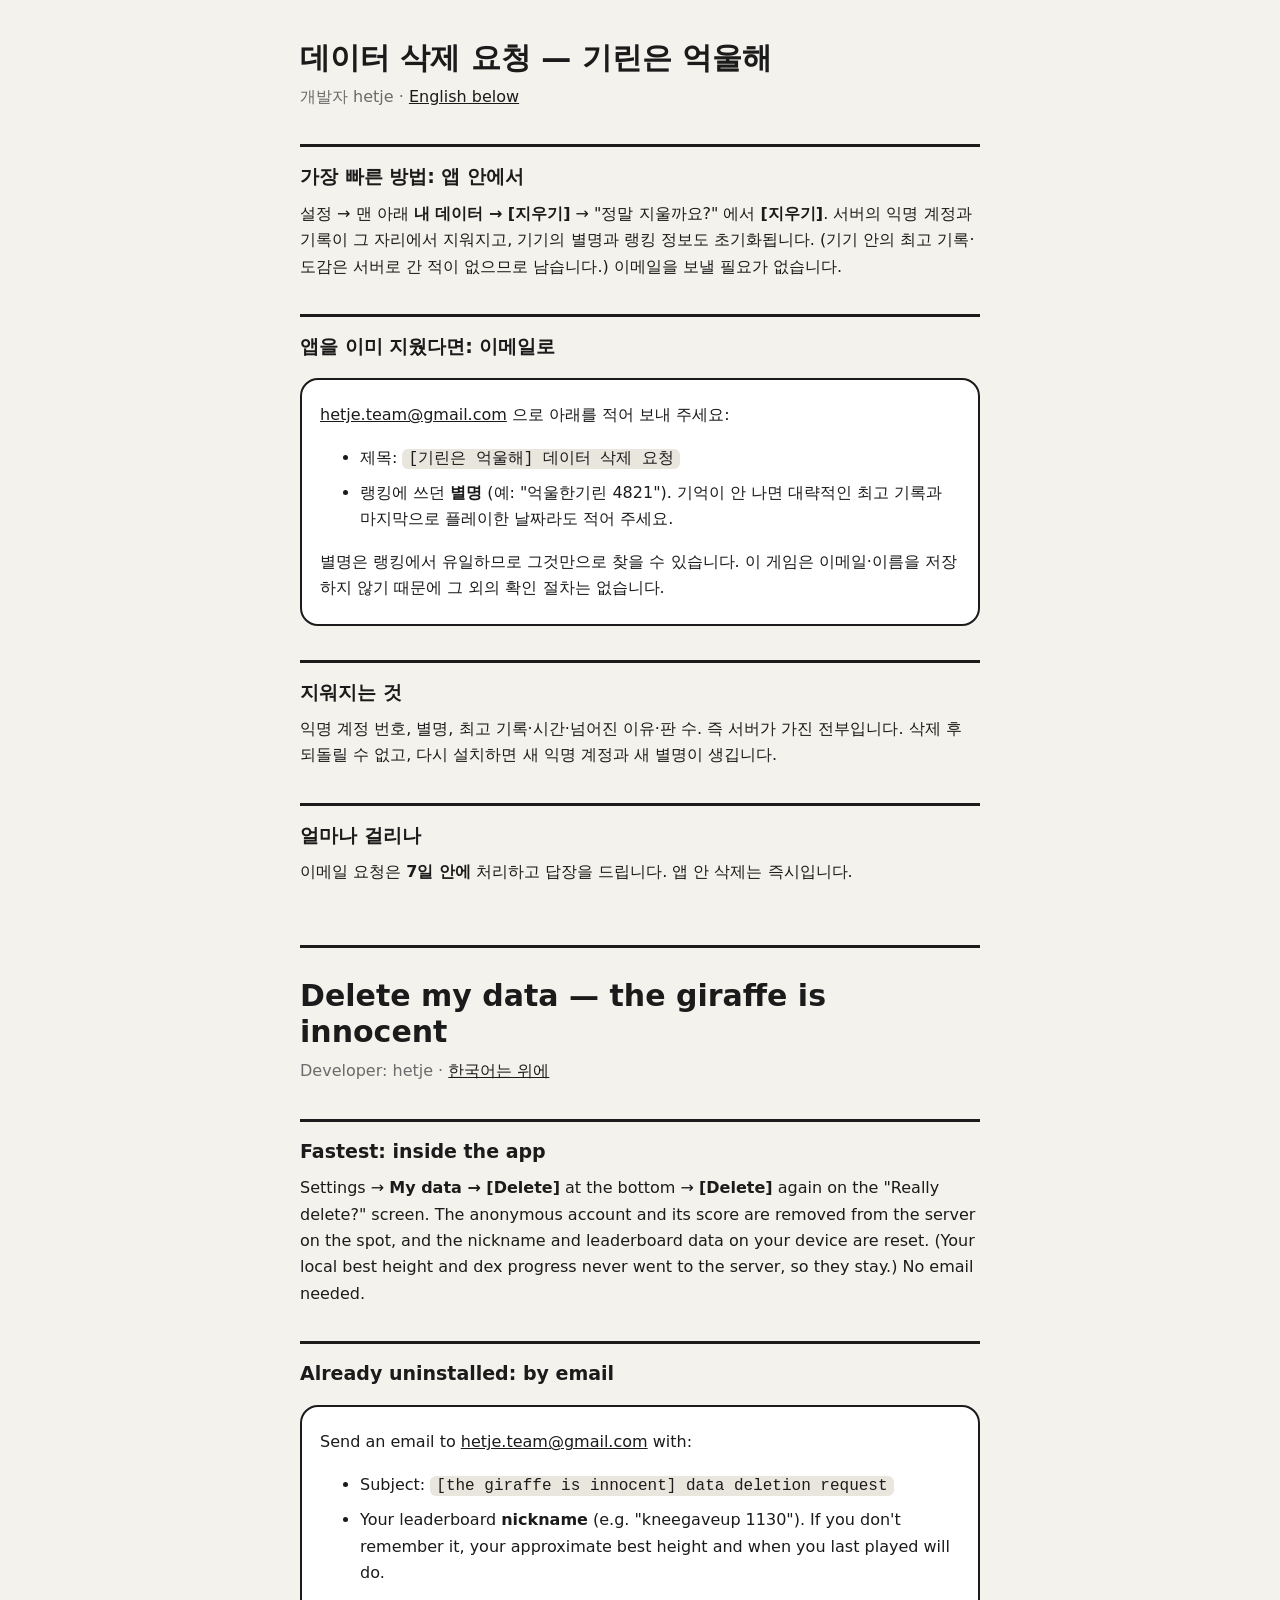
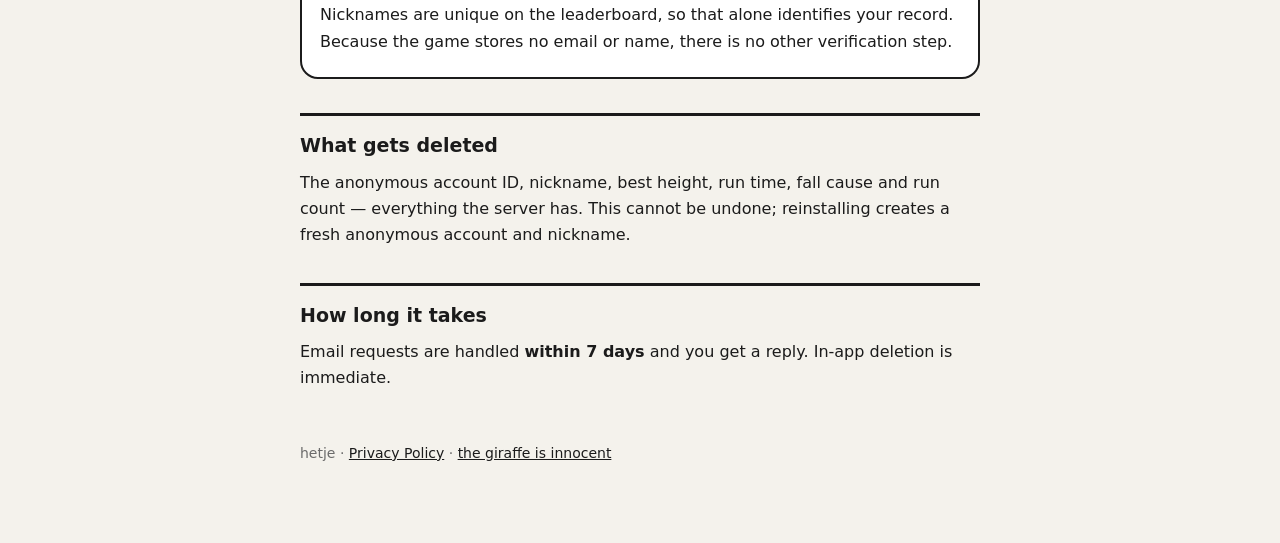
==== growleg/delete.html @ 600aefa6 "growleg: privacy policy, data deletion, support page (ko/en)" ====
<!doctype html><html lang="ko"><head><meta charset="utf-8"><meta name="viewport" content="width=device-width,initial-scale=1">
<title>기린은 억울해 · 데이터 삭제 요청 / Delete my data</title>
<link rel="stylesheet" href="style.css"></head><body><main>

<h1 id="ko">데이터 삭제 요청 — 기린은 억울해</h1>
<p class="muted">개발자 hetje · <a href="#en">English below</a></p>

<h2>가장 빠른 방법: 앱 안에서</h2>
<p>설정 → 맨 아래 <b>내 데이터 → [지우기]</b> → "정말 지울까요?" 에서 <b>[지우기]</b>. 서버의 익명 계정과 기록이 그 자리에서 지워지고, 기기의 별명과 랭킹 정보도 초기화됩니다. (기기 안의 최고 기록·도감은 서버로 간 적이 없으므로 남습니다.) 이메일을 보낼 필요가 없습니다.</p>

<h2>앱을 이미 지웠다면: 이메일로</h2>
<div class="box">
<p><a href="mailto:hetje.team@gmail.com?subject=%5B%EA%B8%B0%EB%A6%B0%EC%9D%80%20%EC%96%B5%EC%9A%B8%ED%95%B4%5D%20%EB%8D%B0%EC%9D%B4%ED%84%B0%20%EC%82%AD%EC%A0%9C%20%EC%9A%94%EC%B2%AD">hetje.team@gmail.com</a> 으로 아래를 적어 보내 주세요:</p>
<ul>
<li>제목: <code>[기린은 억울해] 데이터 삭제 요청</code></li>
<li>랭킹에 쓰던 <b>별명</b> (예: "억울한기린 4821"). 기억이 안 나면 대략적인 최고 기록과 마지막으로 플레이한 날짜라도 적어 주세요.</li>
</ul>
<p>별명은 랭킹에서 유일하므로 그것만으로 찾을 수 있습니다. 이 게임은 이메일·이름을 저장하지 않기 때문에 그 외의 확인 절차는 없습니다.</p>
</div>

<h2>지워지는 것</h2>
<p>익명 계정 번호, 별명, 최고 기록·시간·넘어진 이유·판 수. 즉 서버가 가진 전부입니다. 삭제 후 되돌릴 수 없고, 다시 설치하면 새 익명 계정과 새 별명이 생깁니다.</p>

<h2>얼마나 걸리나</h2>
<p>이메일 요청은 <b>7일 안에</b> 처리하고 답장을 드립니다. 앱 안 삭제는 즉시입니다.</p>

<hr style="border:0;border-top:3px solid #1b1b1b;margin:60px 0 30px">

<h1 id="en">Delete my data — the giraffe is innocent</h1>
<p class="muted">Developer: hetje · <a href="#ko">한국어는 위에</a></p>

<h2>Fastest: inside the app</h2>
<p>Settings → <b>My data → [Delete]</b> at the bottom → <b>[Delete]</b> again on the "Really delete?" screen. The anonymous account and its score are removed from the server on the spot, and the nickname and leaderboard data on your device are reset. (Your local best height and dex progress never went to the server, so they stay.) No email needed.</p>

<h2>Already uninstalled: by email</h2>
<div class="box">
<p>Send an email to <a href="mailto:hetje.team@gmail.com?subject=%5Bthe%20giraffe%20is%20innocent%5D%20data%20deletion%20request">hetje.team@gmail.com</a> with:</p>
<ul>
<li>Subject: <code>[the giraffe is innocent] data deletion request</code></li>
<li>Your leaderboard <b>nickname</b> (e.g. "kneegaveup 1130"). If you don't remember it, your approximate best height and when you last played will do.</li>
</ul>
<p>Nicknames are unique on the leaderboard, so that alone identifies your record. Because the game stores no email or name, there is no other verification step.</p>
</div>

<h2>What gets deleted</h2>
<p>The anonymous account ID, nickname, best height, run time, fall cause and run count — everything the server has. This cannot be undone; reinstalling creates a fresh anonymous account and nickname.</p>

<h2>How long it takes</h2>
<p>Email requests are handled <b>within 7 days</b> and you get a reply. In-app deletion is immediate.</p>

<footer>hetje · <a href="privacy.html">Privacy Policy</a> · <a href="index.html">the giraffe is innocent</a></footer>
</main></body></html>
---- growleg/style.css ----
:root{color-scheme:light;--ink:#1b1b1b;--paper:#f4f2ec;--grey:#6b6b6b}
body{margin:0;background:var(--paper);color:var(--ink);font:16px/1.65 -apple-system,"Apple SD Gothic Neo","Noto Sans KR",system-ui,sans-serif}
main{max-width:680px;margin:0 auto;padding:40px 22px 80px}
h1{font-size:30px;line-height:1.2;margin:0 0 6px}
h2{font-size:19px;margin:34px 0 8px;padding-top:14px;border-top:3px solid var(--ink)}
p,li{margin:8px 0}small,.muted{color:var(--grey)}
a{color:var(--ink)}
.lang{display:flex;gap:8px;margin:14px 0 26px}
.lang a{border:2.5px solid var(--ink);border-radius:999px;padding:6px 16px;text-decoration:none;font-weight:600;background:#fff}
.lang a.on{background:var(--ink);color:#fff}
table{border-collapse:collapse;width:100%;margin:10px 0}
td,th{border-bottom:1.5px solid #cfcbc2;padding:8px 6px;text-align:left;vertical-align:top}
th{font-weight:700}
code{background:#e9e6de;padding:1px 6px;border-radius:6px}
.box{border:2.5px solid var(--ink);border-radius:18px;padding:14px 18px;margin:16px 0;background:#fff}
footer{margin-top:50px;color:var(--grey);font-size:14px}
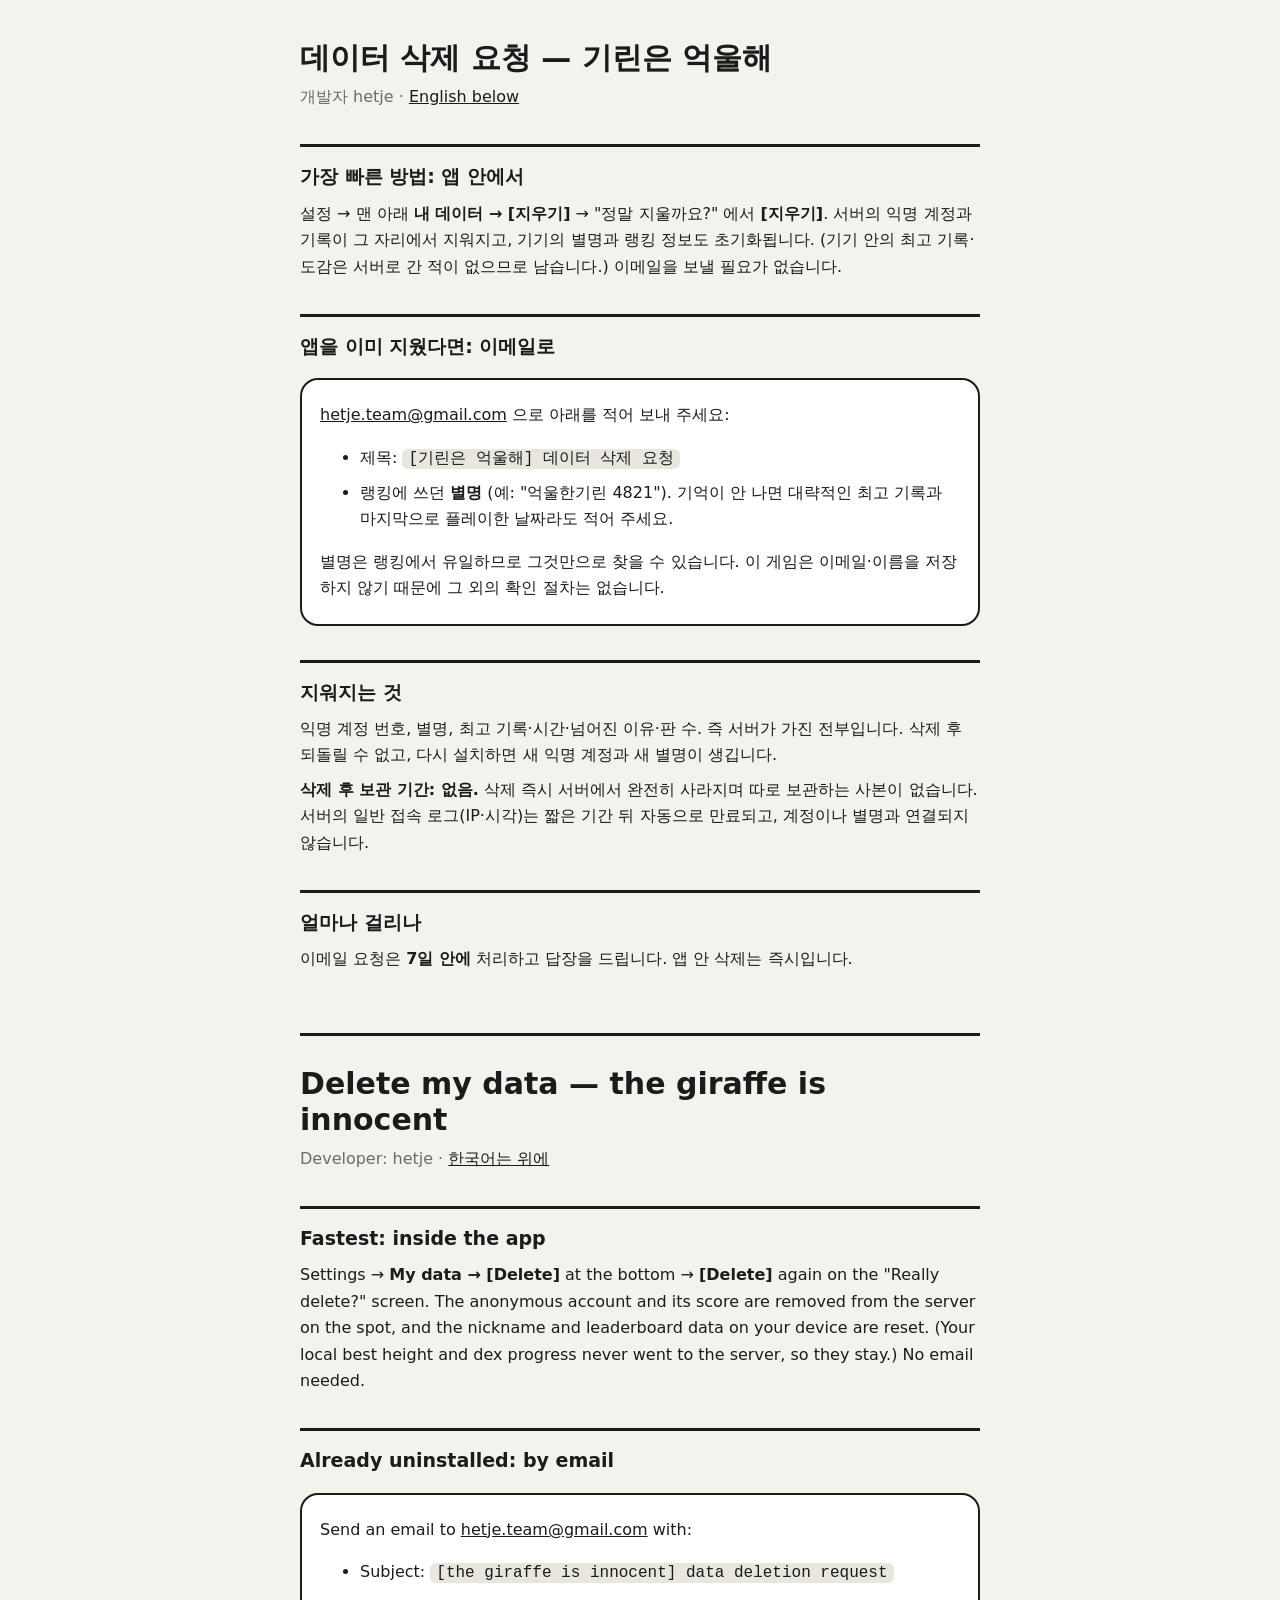
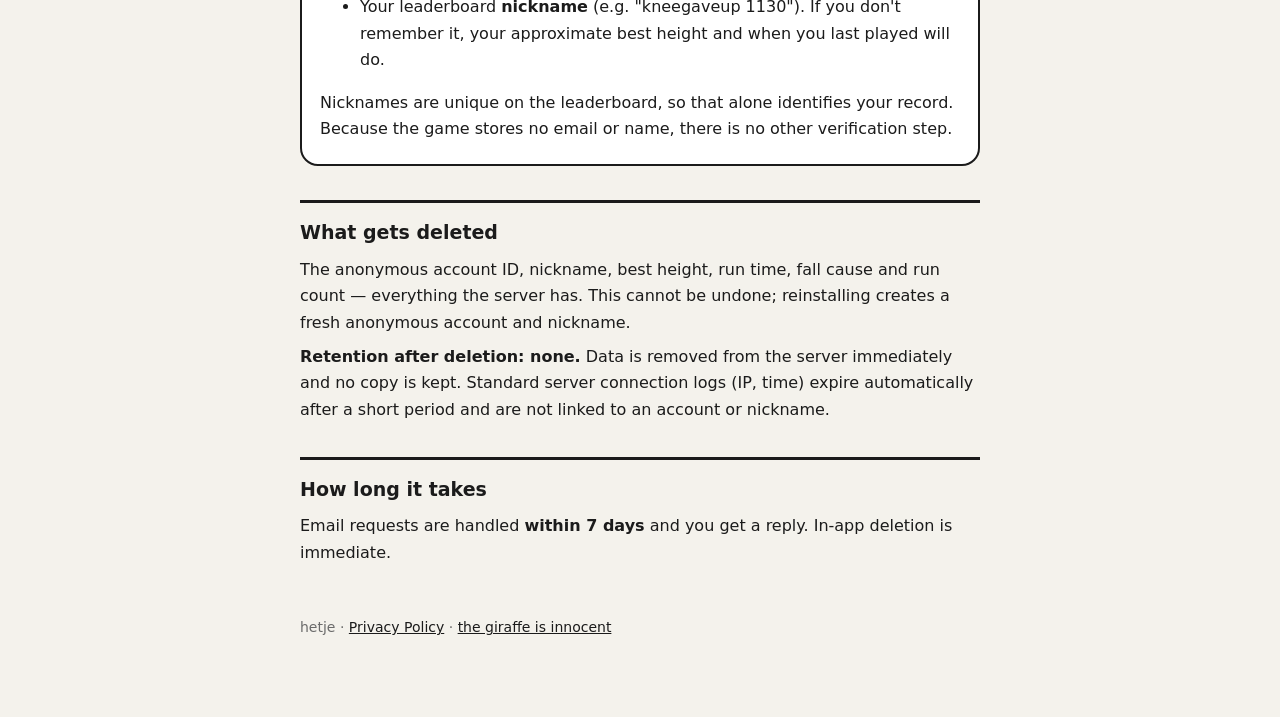
==== commit c7994bd7: "growleg: state retention after deletion (none)" ====
--- a/growleg/delete.html
+++ b/growleg/delete.html
@@ -20,6 +20,7 @@
 
 <h2>지워지는 것</h2>
 <p>익명 계정 번호, 별명, 최고 기록·시간·넘어진 이유·판 수. 즉 서버가 가진 전부입니다. 삭제 후 되돌릴 수 없고, 다시 설치하면 새 익명 계정과 새 별명이 생깁니다.</p>
+<p><b>삭제 후 보관 기간: 없음.</b> 삭제 즉시 서버에서 완전히 사라지며 따로 보관하는 사본이 없습니다. 서버의 일반 접속 로그(IP·시각)는 짧은 기간 뒤 자동으로 만료되고, 계정이나 별명과 연결되지 않습니다.</p>
 
 <h2>얼마나 걸리나</h2>
 <p>이메일 요청은 <b>7일 안에</b> 처리하고 답장을 드립니다. 앱 안 삭제는 즉시입니다.</p>
@@ -44,6 +45,7 @@
 
 <h2>What gets deleted</h2>
 <p>The anonymous account ID, nickname, best height, run time, fall cause and run count — everything the server has. This cannot be undone; reinstalling creates a fresh anonymous account and nickname.</p>
+<p><b>Retention after deletion: none.</b> Data is removed from the server immediately and no copy is kept. Standard server connection logs (IP, time) expire automatically after a short period and are not linked to an account or nickname.</p>
 
 <h2>How long it takes</h2>
 <p>Email requests are handled <b>within 7 days</b> and you get a reply. In-app deletion is immediate.</p>
